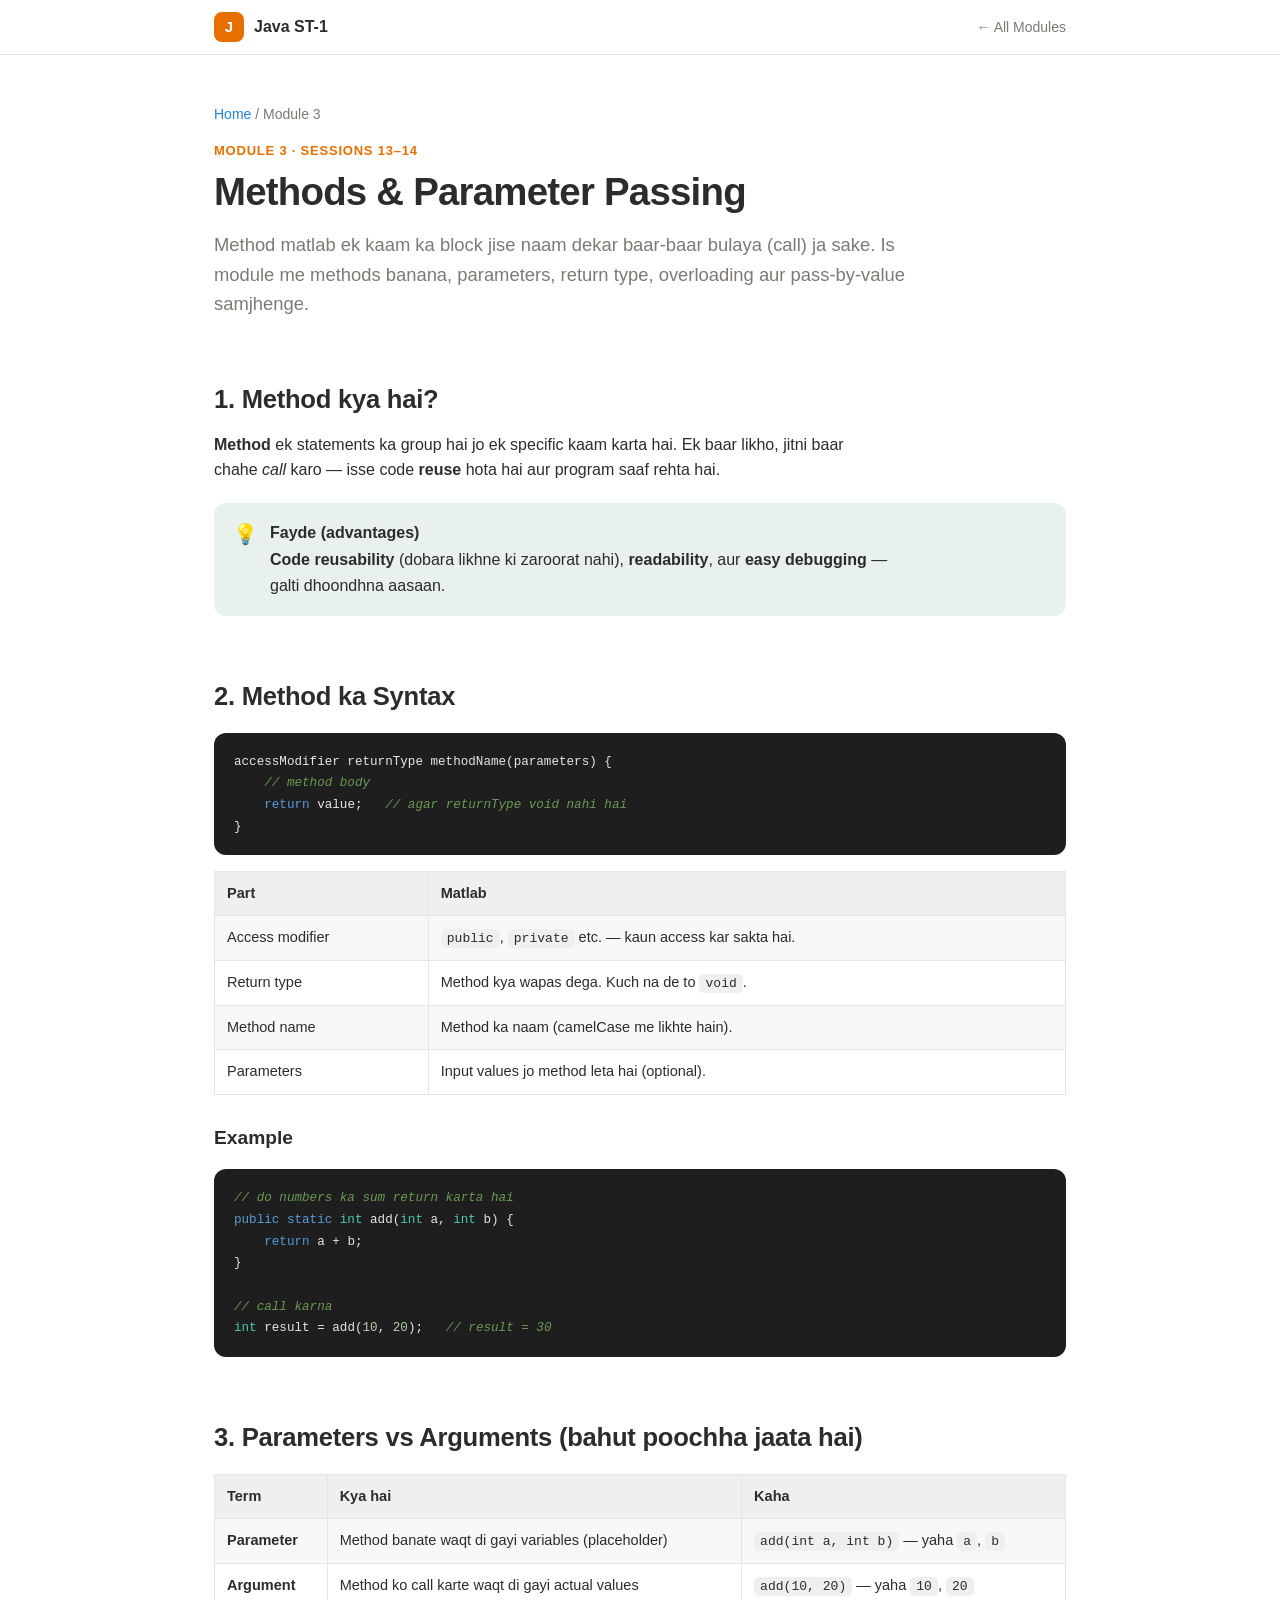
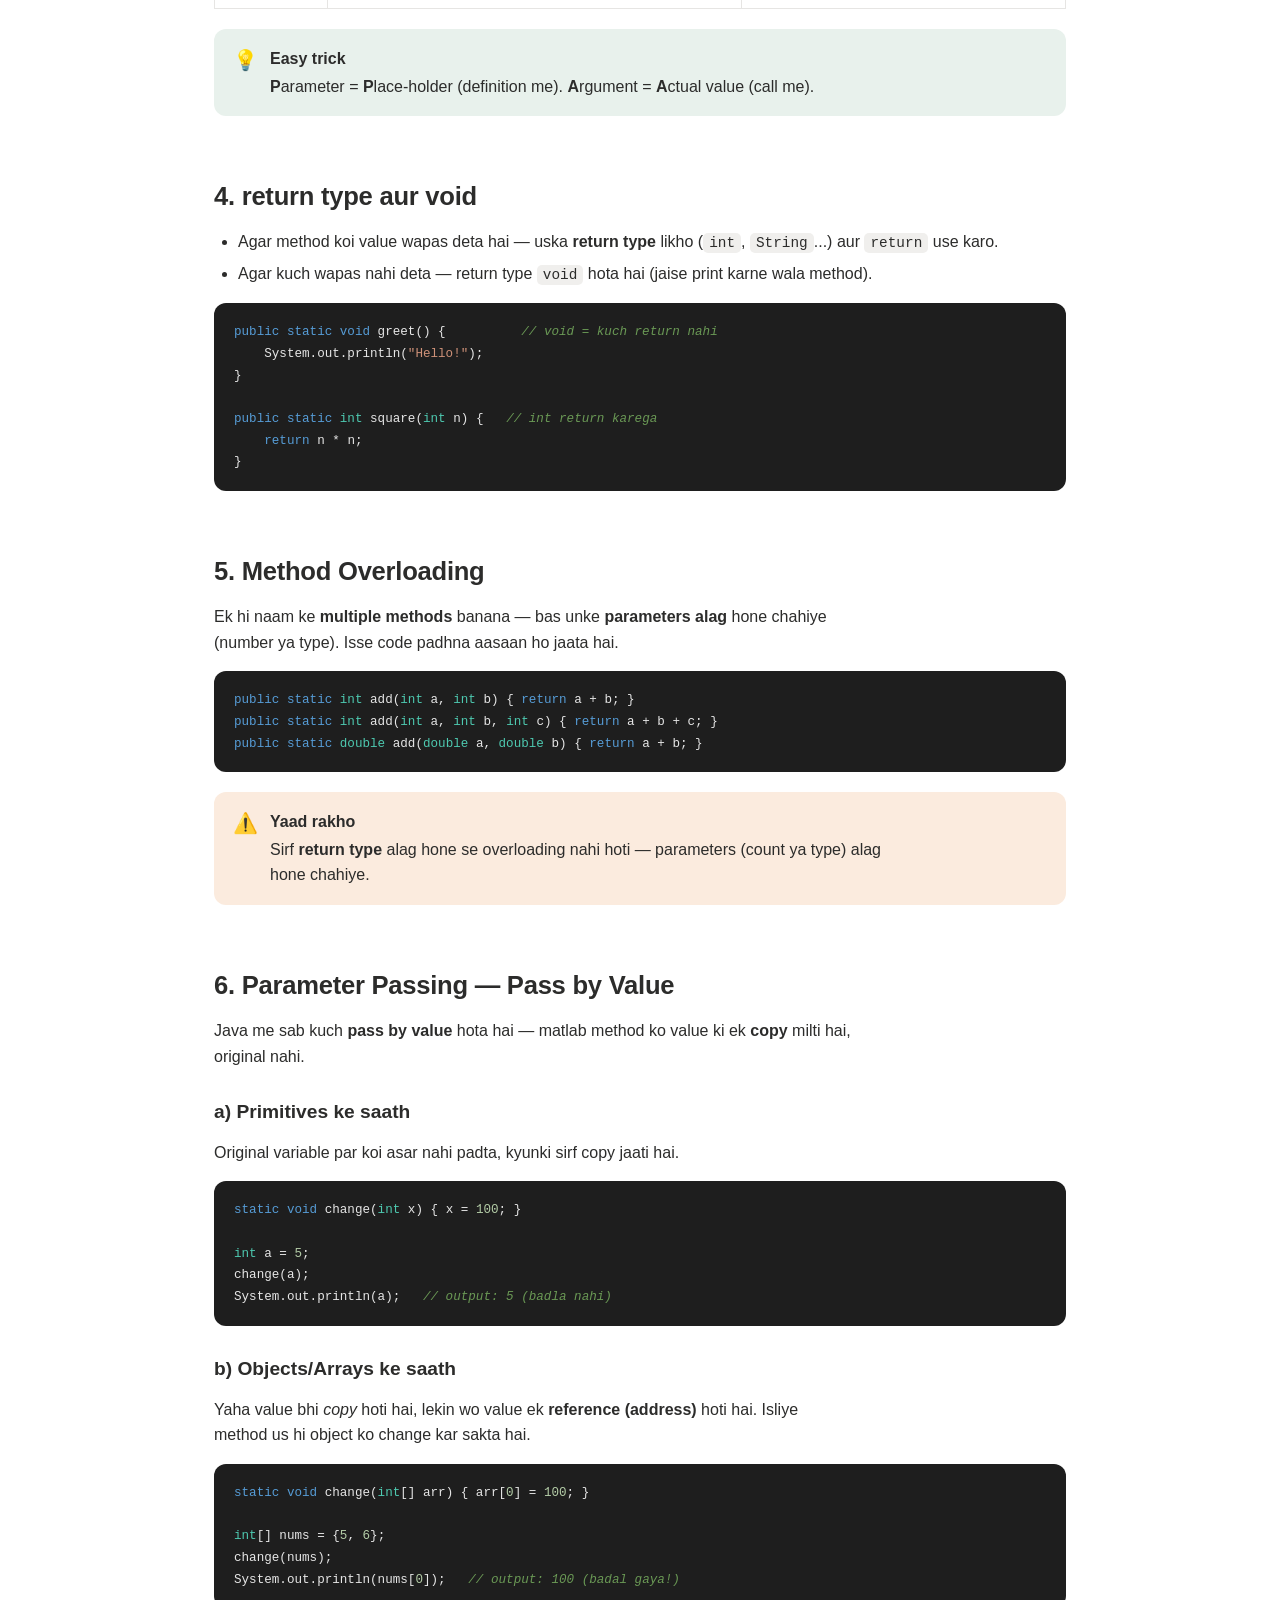
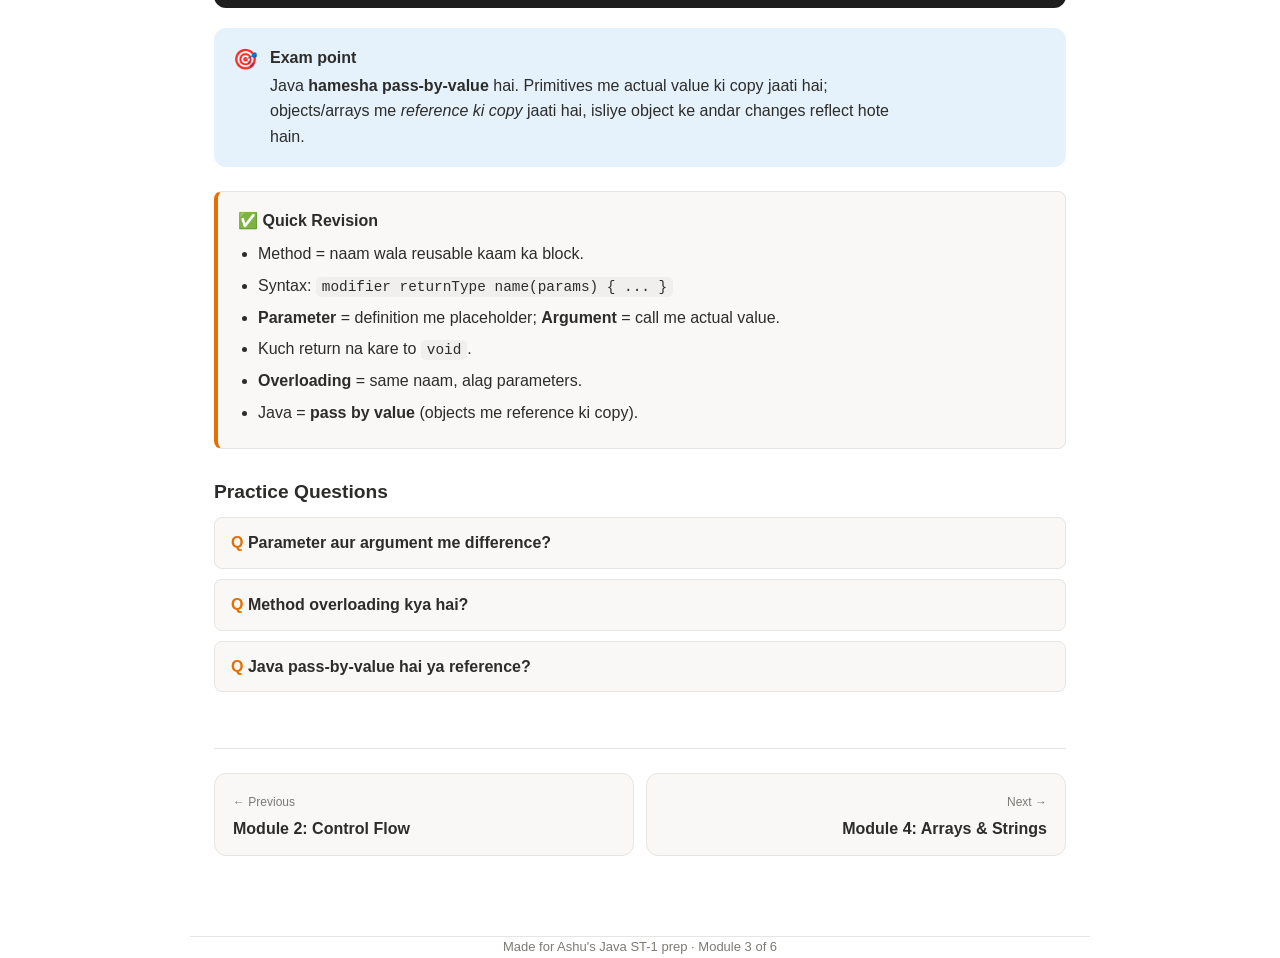
==== methods.html @ 66357922 "Phase 3: Module 3 (Methods & Parameter Passing)" ====
<!DOCTYPE html>
<html lang="en">
<head>
<meta charset="UTF-8">
<meta name="viewport" content="width=device-width, initial-scale=1.0">
<title>Module 3 — Methods & Parameter Passing | Java ST-1</title>
<meta name="description" content="Methods banana, parameters/arguments, return type, method overloading aur pass-by-value — detail me Hinglish notes.">
<link rel="stylesheet" href="css/style.css">
</head>
<body>
<nav class="nav">
  <div class="nav-in">
    <a class="brand" href="index.html"><span class="logo">J</span> Java ST-1</a>
    <span class="spacer"></span>
    <a class="home-link" href="index.html">← All Modules</a>
  </div>
</nav>
<main>
<div class="wrap">
  <div class="crumbs"><a href="index.html">Home</a> / Module 3</div>
  <div class="eyebrow">Module 3 · Sessions 13–14</div>
  <h1>Methods & Parameter Passing</h1>
  <p class="lead">Method matlab ek kaam ka block jise naam dekar baar-baar bulaya (call) ja sake. Is module me methods banana, parameters, return type, overloading aur pass-by-value samjhenge.</p>

  <h2 id="what">1. Method kya hai?</h2>
  <p><strong>Method</strong> ek statements ka group hai jo ek specific kaam karta hai. Ek baar likho, jitni baar chahe <em>call</em> karo — isse code <strong>reuse</strong> hota hai aur program saaf rehta hai.</p>
  <div class="callout tip"><span class="ico">💡</span><div><div class="t">Fayde (advantages)</div><p><strong>Code reusability</strong> (dobara likhne ki zaroorat nahi), <strong>readability</strong>, aur <strong>easy debugging</strong> — galti dhoondhna aasaan.</p></div></div>

  <h2 id="syntax">2. Method ka Syntax</h2>
  <pre><code>accessModifier returnType methodName(parameters) {
    <span class="tok-com">// method body</span>
    <span class="tok-key">return</span> value;   <span class="tok-com">// agar returnType void nahi hai</span>
}</code></pre>
  <div class="table-wrap"><table>
    <tr><th>Part</th><th>Matlab</th></tr>
    <tr><td>Access modifier</td><td><code>public</code>, <code>private</code> etc. — kaun access kar sakta hai.</td></tr>
    <tr><td>Return type</td><td>Method kya wapas dega. Kuch na de to <code>void</code>.</td></tr>
    <tr><td>Method name</td><td>Method ka naam (camelCase me likhte hain).</td></tr>
    <tr><td>Parameters</td><td>Input values jo method leta hai (optional).</td></tr>
  </table></div>
  <h3>Example</h3>
  <pre><code><span class="tok-com">// do numbers ka sum return karta hai</span>
<span class="tok-key">public static</span> <span class="tok-type">int</span> add(<span class="tok-type">int</span> a, <span class="tok-type">int</span> b) {
    <span class="tok-key">return</span> a + b;
}

<span class="tok-com">// call karna</span>
<span class="tok-type">int</span> result = add(<span class="tok-num">10</span>, <span class="tok-num">20</span>);   <span class="tok-com">// result = 30</span></code></pre>

  <h2 id="paramarg">3. Parameters vs Arguments (bahut poochha jaata hai)</h2>
  <div class="table-wrap"><table>
    <tr><th>Term</th><th>Kya hai</th><th>Kaha</th></tr>
    <tr><td><strong>Parameter</strong></td><td>Method banate waqt di gayi variables (placeholder)</td><td><code>add(int a, int b)</code> — yaha <code>a</code>, <code>b</code></td></tr>
    <tr><td><strong>Argument</strong></td><td>Method ko call karte waqt di gayi actual values</td><td><code>add(10, 20)</code> — yaha <code>10</code>, <code>20</code></td></tr>
  </table></div>
  <div class="callout tip"><span class="ico">💡</span><div><div class="t">Easy trick</div><p><strong>P</strong>arameter = <strong>P</strong>lace-holder (definition me). <strong>A</strong>rgument = <strong>A</strong>ctual value (call me).</p></div></div>

  <h2 id="return">4. return type aur void</h2>
  <ul>
    <li>Agar method koi value wapas deta hai — uska <strong>return type</strong> likho (<code>int</code>, <code>String</code>...) aur <code>return</code> use karo.</li>
    <li>Agar kuch wapas nahi deta — return type <code>void</code> hota hai (jaise print karne wala method).</li>
  </ul>
  <pre><code><span class="tok-key">public static void</span> greet() {          <span class="tok-com">// void = kuch return nahi</span>
    System.out.println(<span class="tok-str">"Hello!"</span>);
}

<span class="tok-key">public static</span> <span class="tok-type">int</span> square(<span class="tok-type">int</span> n) {   <span class="tok-com">// int return karega</span>
    <span class="tok-key">return</span> n * n;
}</code></pre>

  <h2 id="overload">5. Method Overloading</h2>
  <p>Ek hi naam ke <strong>multiple methods</strong> banana — bas unke <strong>parameters alag</strong> hone chahiye (number ya type). Isse code padhna aasaan ho jaata hai.</p>
  <pre><code><span class="tok-key">public static</span> <span class="tok-type">int</span> add(<span class="tok-type">int</span> a, <span class="tok-type">int</span> b) { <span class="tok-key">return</span> a + b; }
<span class="tok-key">public static</span> <span class="tok-type">int</span> add(<span class="tok-type">int</span> a, <span class="tok-type">int</span> b, <span class="tok-type">int</span> c) { <span class="tok-key">return</span> a + b + c; }
<span class="tok-key">public static</span> <span class="tok-type">double</span> add(<span class="tok-type">double</span> a, <span class="tok-type">double</span> b) { <span class="tok-key">return</span> a + b; }</code></pre>
  <div class="callout warn"><span class="ico">⚠️</span><div><div class="t">Yaad rakho</div><p>Sirf <strong>return type</strong> alag hone se overloading nahi hoti — parameters (count ya type) alag hone chahiye.</p></div></div>

  <h2 id="pass">6. Parameter Passing — Pass by Value</h2>
  <p>Java me sab kuch <strong>pass by value</strong> hota hai — matlab method ko value ki ek <strong>copy</strong> milti hai, original nahi.</p>
  <h3>a) Primitives ke saath</h3>
  <p>Original variable par koi asar nahi padta, kyunki sirf copy jaati hai.</p>
  <pre><code><span class="tok-key">static void</span> change(<span class="tok-type">int</span> x) { x = <span class="tok-num">100</span>; }

<span class="tok-type">int</span> a = <span class="tok-num">5</span>;
change(a);
System.out.println(a);   <span class="tok-com">// output: 5 (badla nahi)</span></code></pre>
  <h3>b) Objects/Arrays ke saath</h3>
  <p>Yaha value bhi <em>copy</em> hoti hai, lekin wo value ek <strong>reference (address)</strong> hoti hai. Isliye method us hi object ko change kar sakta hai.</p>
  <pre><code><span class="tok-key">static void</span> change(<span class="tok-type">int</span>[] arr) { arr[<span class="tok-num">0</span>] = <span class="tok-num">100</span>; }

<span class="tok-type">int</span>[] nums = {<span class="tok-num">5</span>, <span class="tok-num">6</span>};
change(nums);
System.out.println(nums[<span class="tok-num">0</span>]);   <span class="tok-com">// output: 100 (badal gaya!)</span></code></pre>
  <div class="callout exam"><span class="ico">🎯</span><div><div class="t">Exam point</div><p>Java <strong>hamesha pass-by-value</strong> hai. Primitives me actual value ki copy jaati hai; objects/arrays me <em>reference ki copy</em> jaati hai, isliye object ke andar changes reflect hote hain.</p></div></div>

  <div class="keybox"><h4>✅ Quick Revision</h4><ul>
    <li>Method = naam wala reusable kaam ka block.</li>
    <li>Syntax: <code>modifier returnType name(params) { ... }</code></li>
    <li><strong>Parameter</strong> = definition me placeholder; <strong>Argument</strong> = call me actual value.</li>
    <li>Kuch return na kare to <code>void</code>.</li>
    <li><strong>Overloading</strong> = same naam, alag parameters.</li>
    <li>Java = <strong>pass by value</strong> (objects me reference ki copy).</li>
  </ul></div>

  <h3>Practice Questions</h3>
  <details class="qa"><summary>Parameter aur argument me difference?</summary><div class="a">Parameter method ki definition me likhe variables hain (placeholder). Argument wo actual values hain jo call karte waqt pass karte ho.</div></details>
  <details class="qa"><summary>Method overloading kya hai?</summary><div class="a">Same naam ke multiple methods jinke parameters (count ya type) alag hote hain. Sirf return type alag hone se overloading nahi hoti.</div></details>
  <details class="qa"><summary>Java pass-by-value hai ya reference?</summary><div class="a">Java hamesha <strong>pass-by-value</strong> hai. Objects/arrays ke case me reference (address) ki copy jaati hai, isliye lagta hai jaise by reference ho.</div></details>

  <div class="pager">
    <a href="control-flow.html"><span class="dir">← Previous</span><span class="t2">Module 2: Control Flow</span></a>
    <a class="nx" href="arrays-strings.html"><span class="dir">Next →</span><span class="t2">Module 4: Arrays & Strings</span></a>
  </div>
</div>
</main>
<footer class="wrap">Made for Ashu's Java ST-1 prep · Module 3 of 6</footer>
<script src="js/main.js"></script>
</body>
</html>
---- css/style.css ----
:root{
  --text:#2C2C2B; --text-2:#7D7A75; --canvas:#FFFFFF; --soft:#F9F8F7;
  --surface:#F0EFED; --border:#E6E5E3; --blue:#2783DE; --blue-soft:#E5F2FC;
  --green:#46A171; --green-soft:#E8F1EC; --orange:#D5803B; --orange-soft:#FBEBDE;
  --red:#E56458; --red-soft:#FCE9E7; --java:#E76F00;
  --radius:12px; --radius-sm:8px; --maxw:900px;
  --shadow:0 1px 2px rgba(0,0,0,.05),0 4px 12px rgba(0,0,0,.04);
  --font:-apple-system,BlinkMacSystemFont,'Segoe UI',Roboto,Helvetica,Arial,sans-serif;
  --mono:'SF Mono',Menlo,Consolas,'Liberation Mono',monospace;
}
@media (prefers-color-scheme:dark){
  :root{
    --text:#FFFFFF; --text-2:rgba(255,255,255,.65); --canvas:#191919; --soft:#202020;
    --surface:#202020; --border:rgba(255,255,255,.20); --blue:#5E9FE8; --blue-soft:rgba(94,159,232,.12);
    --green:#72BC8F; --green-soft:rgba(114,188,143,.12); --orange:#DE9255; --orange-soft:rgba(222,146,85,.12);
    --red:#E97366; --red-soft:rgba(233,115,102,.12); --java:#F58B1F;
    --shadow:0 1px 2px rgba(0,0,0,.3),0 4px 12px rgba(0,0,0,.25);
  }
}
*{box-sizing:border-box;margin:0;padding:0}
html{scroll-behavior:smooth}
@media (prefers-reduced-motion:reduce){html{scroll-behavior:auto}*{animation:none!important;transition:none!important}}
body{font-family:var(--font);color:var(--text);background:var(--canvas);line-height:1.6;font-size:16px;-webkit-font-smoothing:antialiased}
a{color:var(--blue);text-decoration:none}
a:hover{text-decoration:underline}

/* Nav */
.nav{position:sticky;top:0;z-index:50;background:color-mix(in srgb,var(--canvas) 88%,transparent);backdrop-filter:blur(12px);border-bottom:1px solid var(--border)}
.nav-in{max-width:var(--maxw);margin:0 auto;display:flex;align-items:center;gap:16px;padding:12px 24px}
.brand{display:flex;align-items:center;gap:10px;font-weight:700;color:var(--text)}
.brand:hover{text-decoration:none}
.brand .logo{width:30px;height:30px;border-radius:8px;background:var(--java);color:#fff;display:grid;place-items:center;font-weight:800;font-size:15px}
.nav .spacer{flex:1}
.nav .home-link{font-size:14px;color:var(--text-2);font-weight:500}

/* Layout */
.wrap{max-width:var(--maxw);margin:0 auto;padding:0 24px}
main{padding:48px 0 80px}
.crumbs{font-size:14px;color:var(--text-2);margin-bottom:16px}
.eyebrow{font-size:13px;font-weight:700;letter-spacing:.06em;text-transform:uppercase;color:var(--java)}
h1{font-size:2.4rem;line-height:1.15;letter-spacing:-.02em;margin:8px 0 16px}
h2{font-size:1.6rem;letter-spacing:-.01em;margin:48px 0 12px;padding-top:12px}
h3{font-size:1.2rem;margin:28px 0 8px}
p{margin:12px 0;max-width:72ch}
ul,ol{margin:12px 0 12px 24px}
li{margin:6px 0}
strong{font-weight:650}
.lead{font-size:1.15rem;color:var(--text-2);max-width:70ch}

/* Hero */
.hero{padding:56px 0 32px;text-align:center}
.hero h1{font-size:2.9rem}
.hero .lead{margin:0 auto}
.hero-badges{display:flex;gap:8px;justify-content:center;flex-wrap:wrap;margin-top:24px}
.badge{font-size:13px;font-weight:600;padding:6px 12px;border-radius:999px;background:var(--surface);color:var(--text-2)}

/* Cards grid */
.grid{display:grid;grid-template-columns:repeat(2,1fr);gap:16px;margin:32px 0}
.card{display:block;border:1px solid var(--border);border-radius:var(--radius);padding:22px;background:var(--soft);color:var(--text);transition:transform .18s ease,box-shadow .18s ease,border-color .18s ease;will-change:transform}
.card:hover{text-decoration:none;transform:translateY(-3px);box-shadow:var(--shadow);border-color:var(--blue)}
.card .num{font-size:13px;font-weight:700;color:var(--java)}
.card h3{margin:6px 0 6px;font-size:1.15rem}
.card p{font-size:14px;color:var(--text-2);margin:0}
.card .sess{display:inline-block;margin-top:14px;font-size:12px;font-weight:600;color:var(--text-2);background:var(--surface);padding:4px 10px;border-radius:999px}

/* Callouts */
.callout{display:flex;gap:12px;border-radius:var(--radius);padding:16px 18px;margin:20px 0;border:1px solid var(--border);background:var(--soft)}
.callout .ico{font-size:20px;line-height:1.4}
.callout.tip{background:var(--green-soft);border-color:transparent}
.callout.warn{background:var(--orange-soft);border-color:transparent}
.callout.exam{background:var(--blue-soft);border-color:transparent}
.callout p{margin:0}
.callout .t{font-weight:700;margin-bottom:2px}

/* Code */
pre{background:#1e1e1e;color:#e6e6e6;border-radius:var(--radius);padding:18px 20px;overflow-x:auto;margin:16px 0;font-family:var(--mono);font-size:14px;line-height:1.55}
pre code{font-family:var(--mono)}
code{font-family:var(--mono);font-size:.9em;background:var(--surface);padding:2px 6px;border-radius:5px}
pre code{background:none;padding:0}
.k{color:#569cd6}.s{color:#ce9178}.c{color:#6a9955;font-style:italic}.t{ }
.tok-key{color:#569cd6}.tok-str{color:#ce9178}.tok-com{color:#6a9955;font-style:italic}.tok-num{color:#b5cea8}.tok-type{color:#4ec9b0}

/* Tables */
.table-wrap{overflow-x:auto;margin:16px 0}
table{border-collapse:collapse;width:100%;font-size:14.5px;min-width:420px}
th,td{border:1px solid var(--border);padding:10px 12px;text-align:left;vertical-align:top}
th{background:var(--surface);font-weight:650}
tr:nth-child(even) td{background:var(--soft)}

/* Key points box */
.keybox{border:1px solid var(--border);border-left:4px solid var(--java);border-radius:var(--radius-sm);padding:16px 20px;margin:24px 0;background:var(--soft)}
.keybox h4{margin:0 0 8px;font-size:1rem}
.keybox ul{margin:0 0 0 20px}

/* Pager */
.pager{display:flex;justify-content:space-between;gap:12px;margin-top:56px;border-top:1px solid var(--border);padding-top:24px}
.pager a{flex:1;border:1px solid var(--border);border-radius:var(--radius);padding:14px 18px;background:var(--soft);color:var(--text)}
.pager a:hover{text-decoration:none;border-color:var(--blue)}
.pager .dir{font-size:12px;color:var(--text-2)}
.pager .nx{text-align:right}
.pager span.t2{display:block;font-weight:650;margin-top:2px}

footer{border-top:1px solid var(--border);padding:24px 0;color:var(--text-2);font-size:13px;text-align:center}

/* Q&A / revision */
.qa{border:1px solid var(--border);border-radius:var(--radius-sm);margin:10px 0;overflow:hidden;background:var(--soft)}
.qa summary{cursor:pointer;padding:12px 16px;font-weight:600;list-style:none}
.qa summary::-webkit-details-marker{display:none}
.qa summary::before{content:'Q  ';color:var(--java);font-weight:800}
.qa[open] summary{border-bottom:1px solid var(--border)}
.qa .a{padding:12px 16px}

@media (max-width:640px){
  .wrap,.nav-in{padding-left:16px;padding-right:16px}
  .grid{grid-template-columns:1fr}
  h1{font-size:2rem}.hero h1{font-size:2.2rem}
  main{padding:32px 0 64px}
}
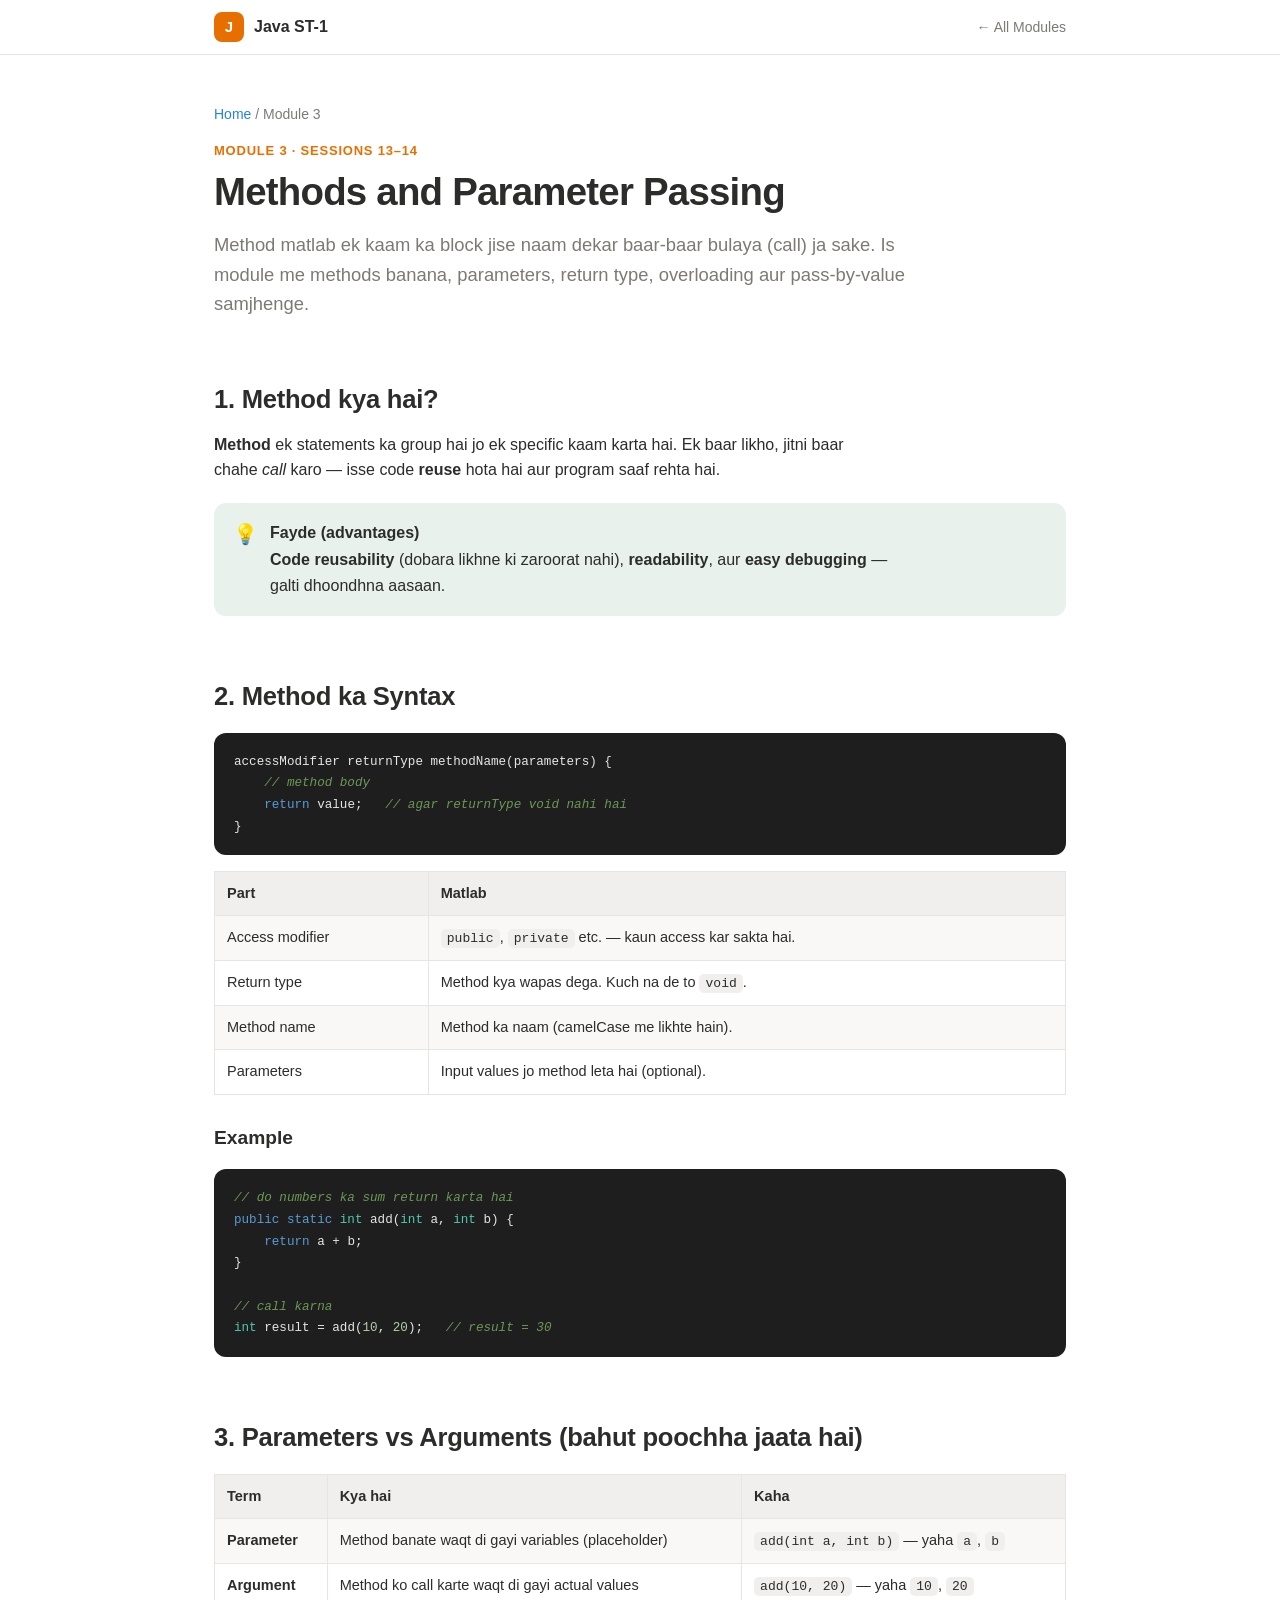
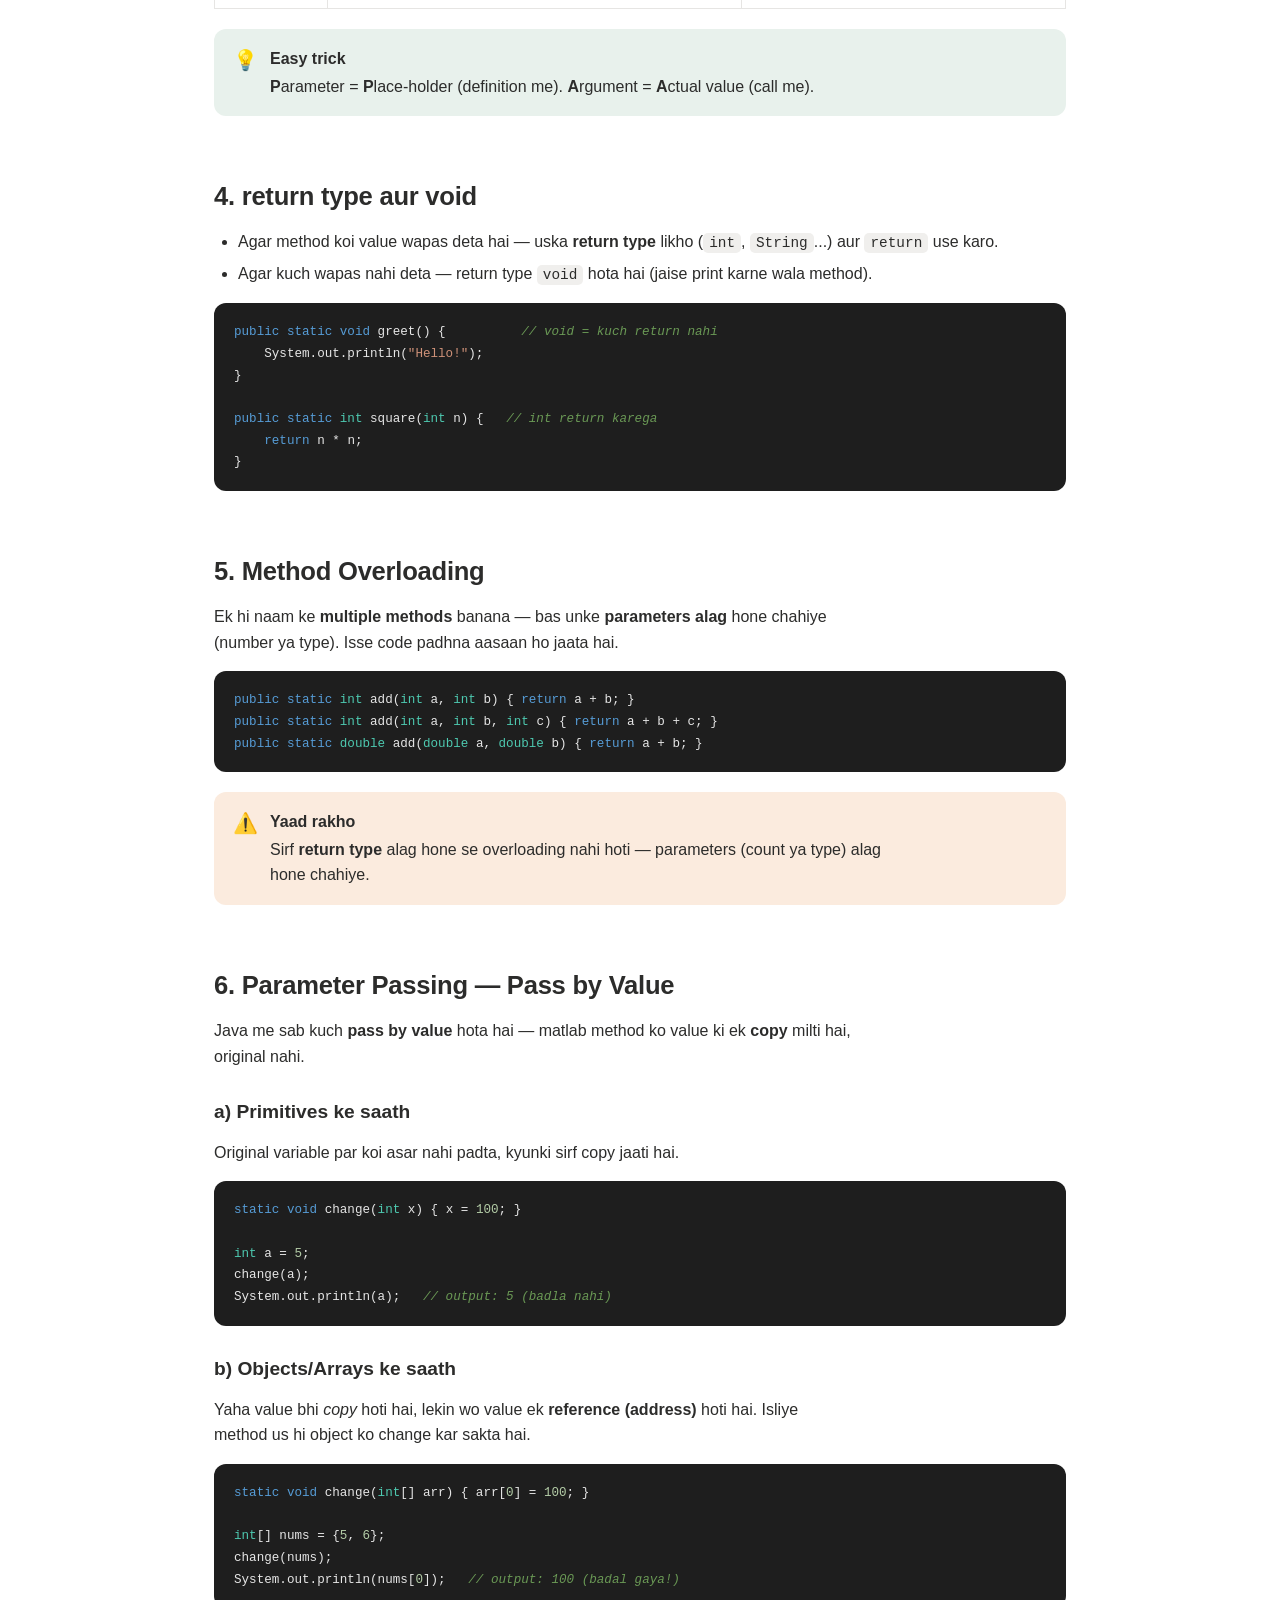
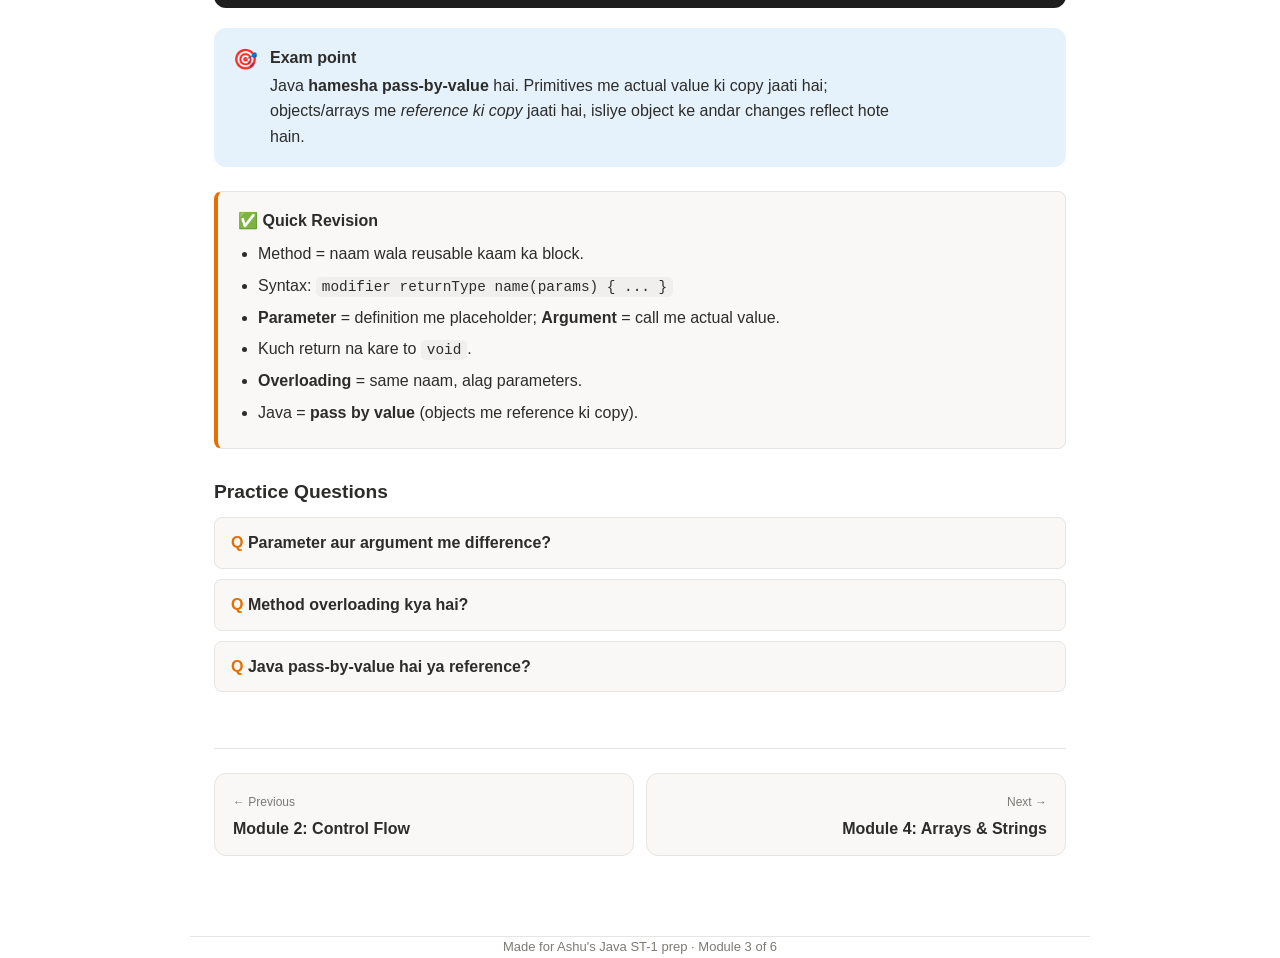
==== commit 9cfe0aaa: "docs: fix title formatting for better readability" ====
--- a/methods.html
+++ b/methods.html
@@ -19,7 +19,7 @@
 <div class="wrap">
   <div class="crumbs"><a href="index.html">Home</a> / Module 3</div>
   <div class="eyebrow">Module 3 · Sessions 13–14</div>
-  <h1>Methods & Parameter Passing</h1>
+  <h1>Methods and Parameter Passing</h1>
   <p class="lead">Method matlab ek kaam ka block jise naam dekar baar-baar bulaya (call) ja sake. Is module me methods banana, parameters, return type, overloading aur pass-by-value samjhenge.</p>
 
   <h2 id="what">1. Method kya hai?</h2>
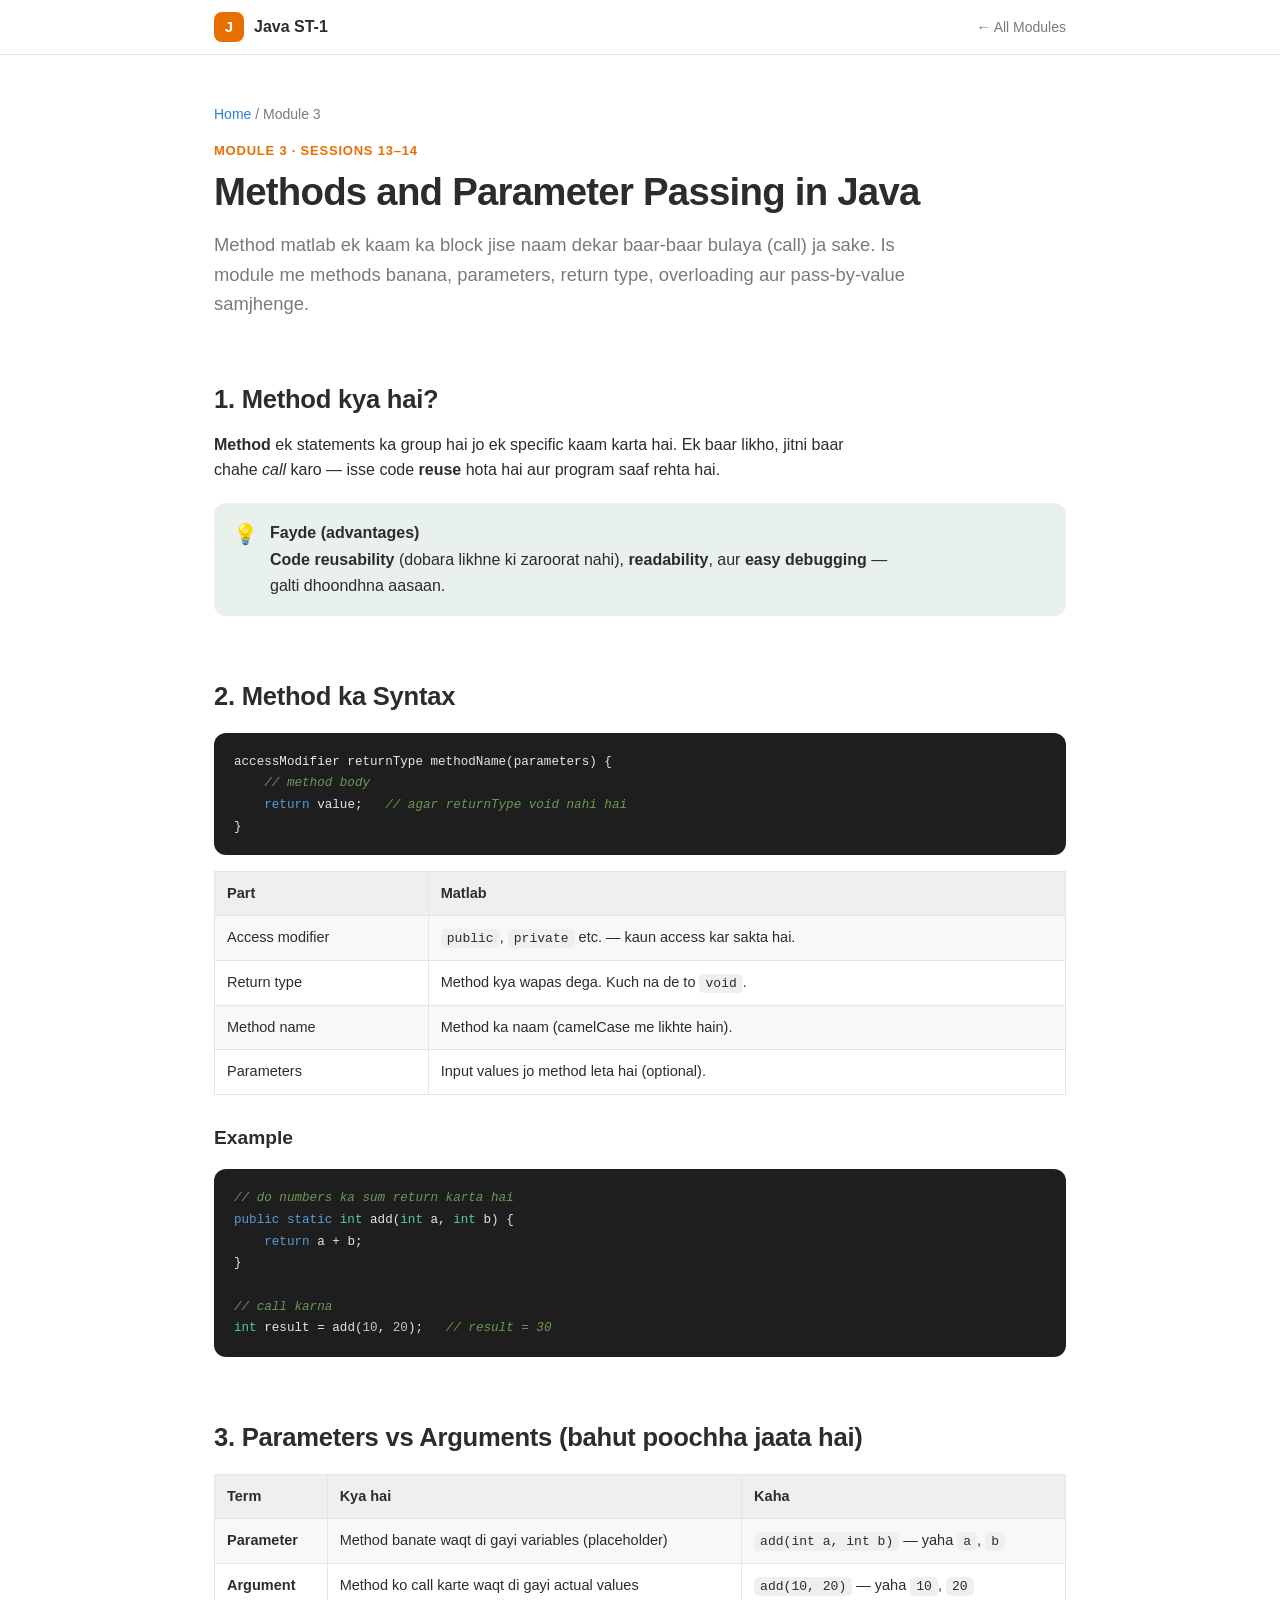
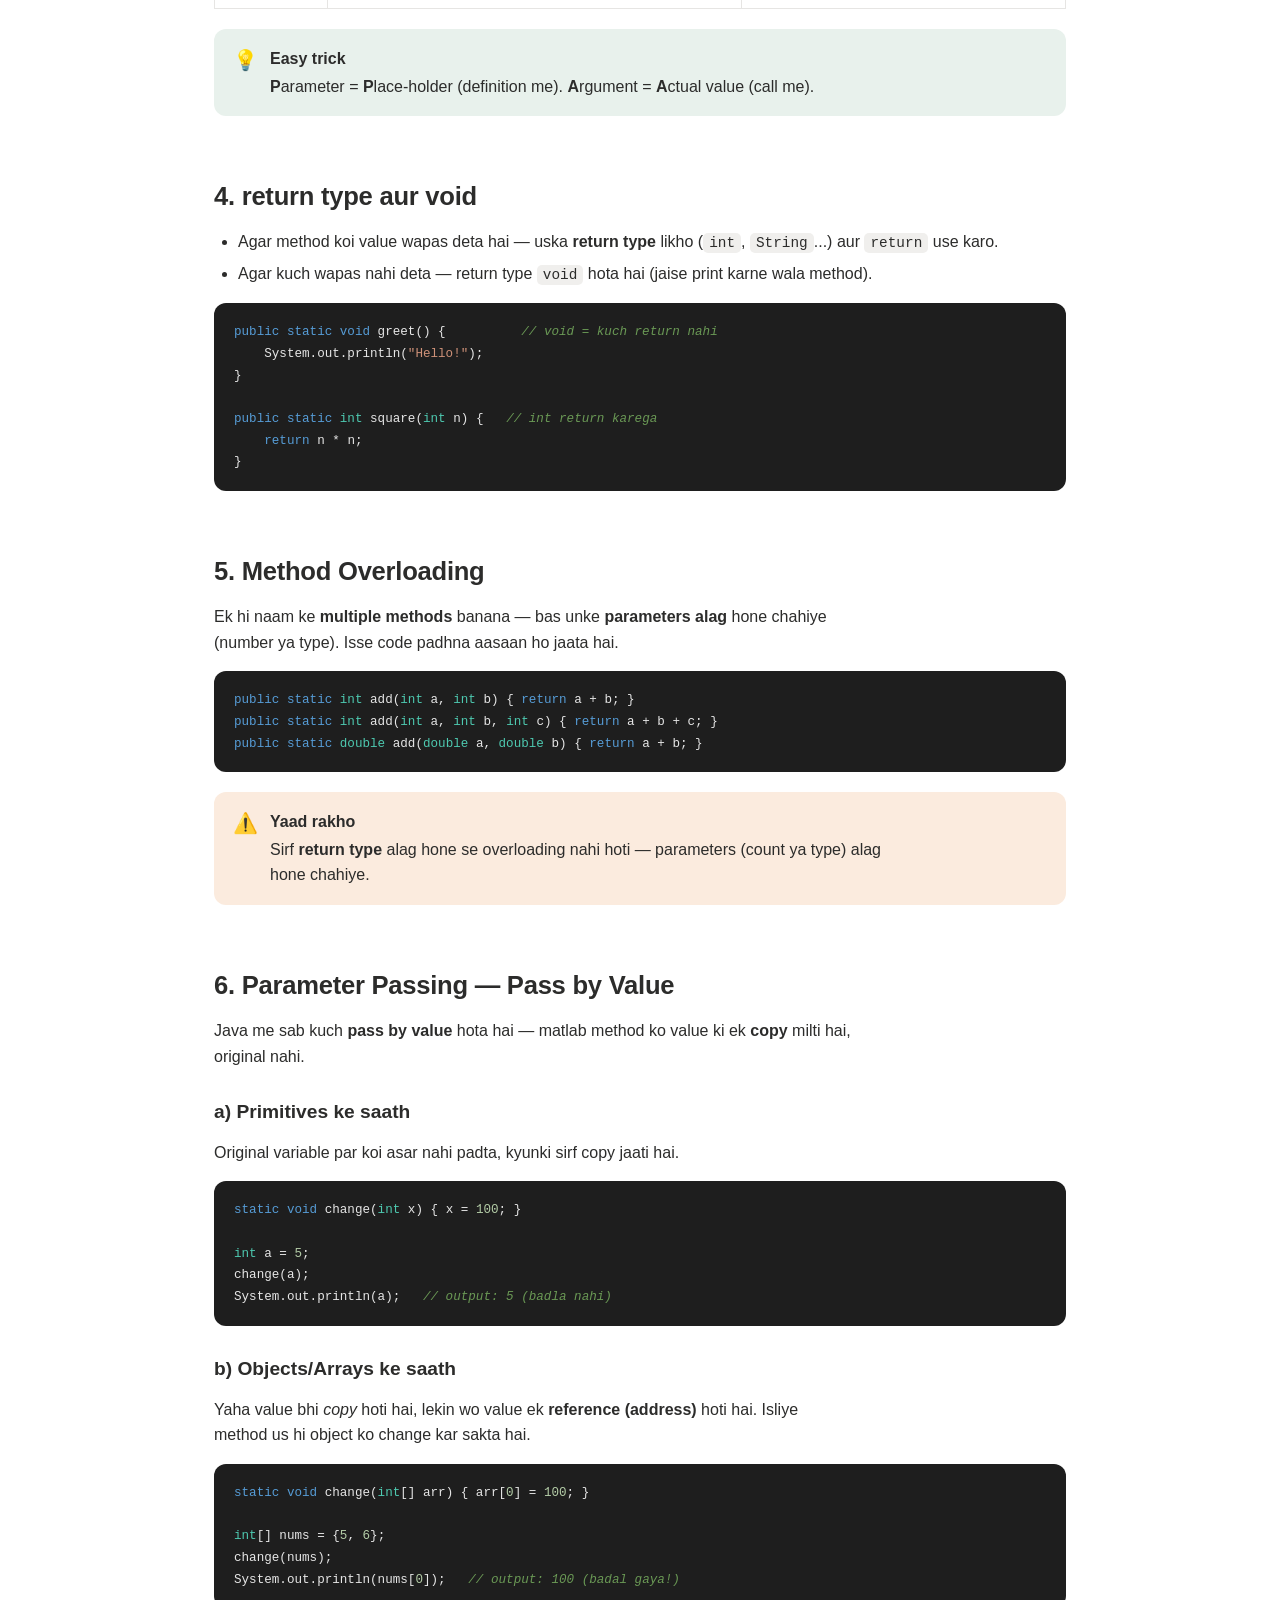
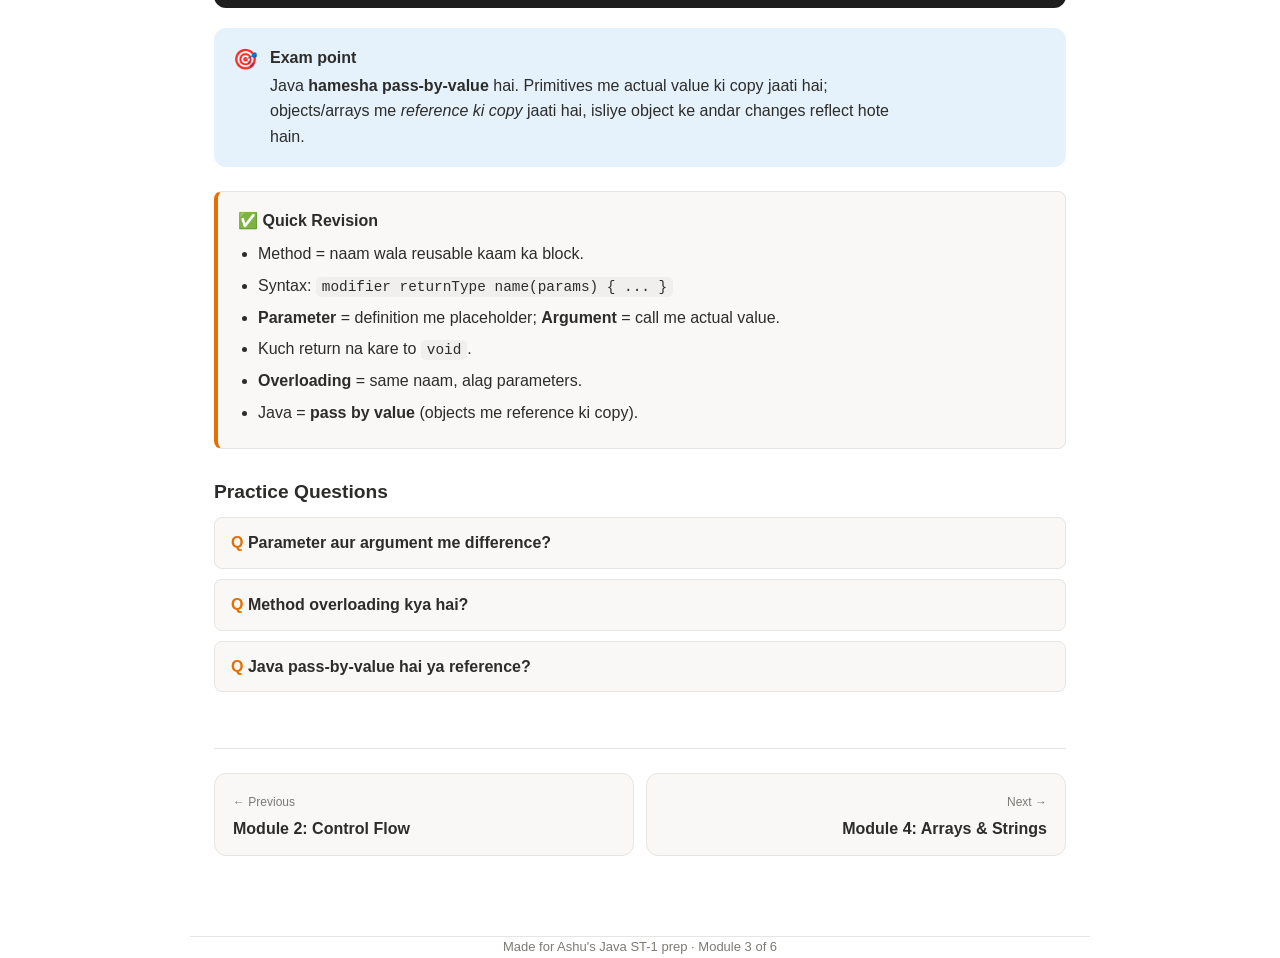
==== commit fed44347: "docs: improved title for better understanding" ====
--- a/methods.html
+++ b/methods.html
@@ -19,7 +19,7 @@
 <div class="wrap">
   <div class="crumbs"><a href="index.html">Home</a> / Module 3</div>
   <div class="eyebrow">Module 3 · Sessions 13–14</div>
-  <h1>Methods and Parameter Passing</h1>
+  <h1>Methods and Parameter Passing in Java</h1>
   <p class="lead">Method matlab ek kaam ka block jise naam dekar baar-baar bulaya (call) ja sake. Is module me methods banana, parameters, return type, overloading aur pass-by-value samjhenge.</p>
 
   <h2 id="what">1. Method kya hai?</h2>
